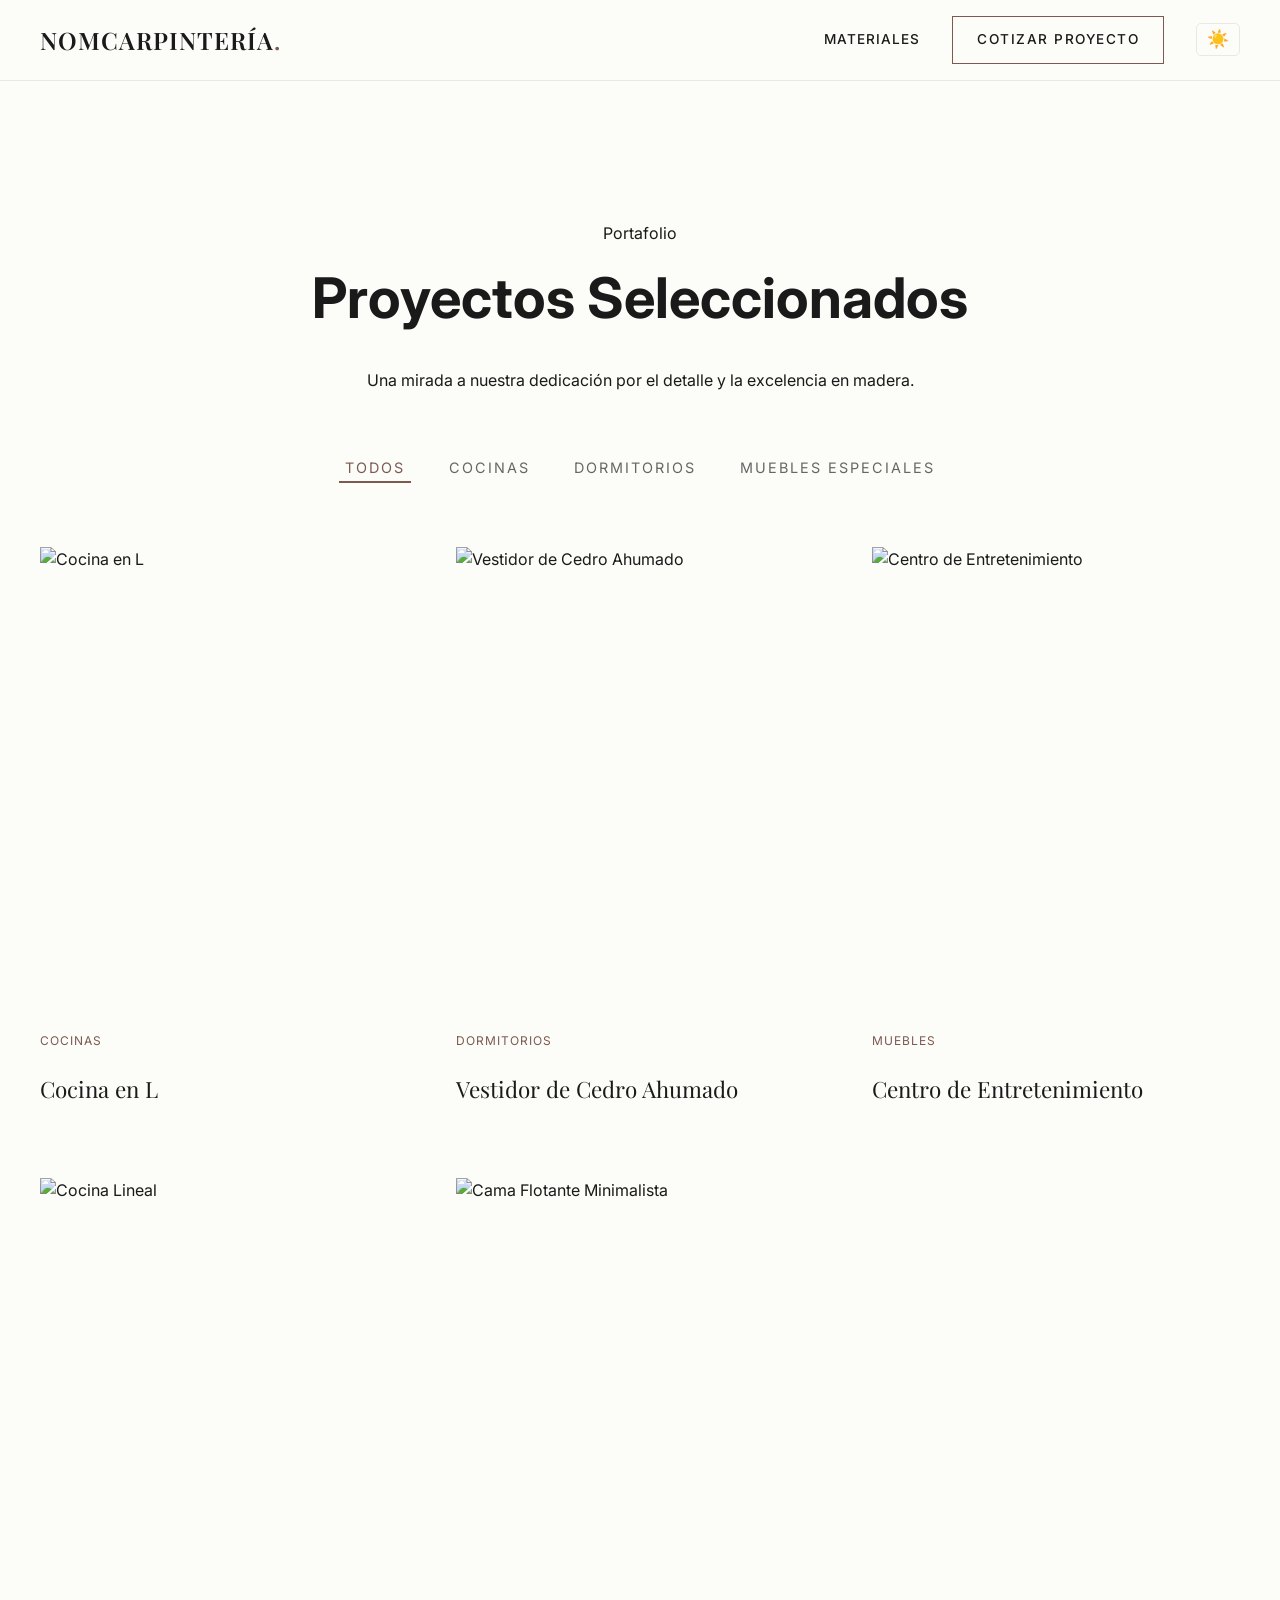
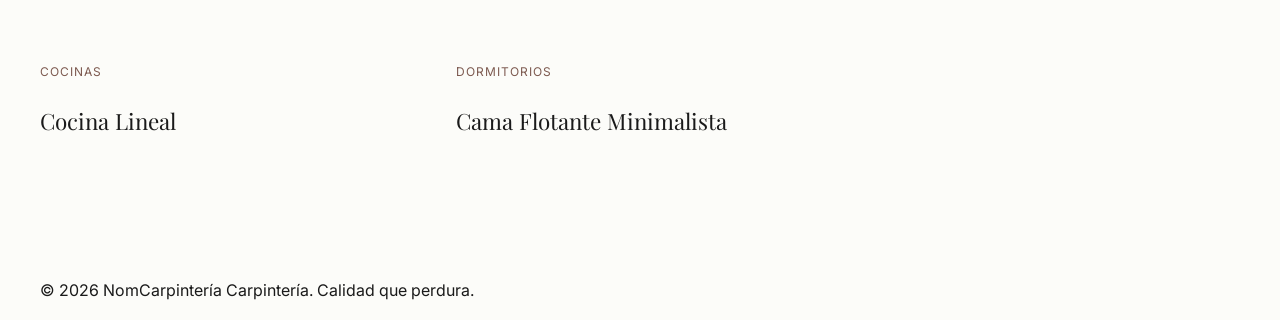
==== catalogo.html @ 67498369 "Add files via upload" ====
<!DOCTYPE html>
<html lang="es" data-theme="light">
<head>
    <meta charset="UTF-8">
    <meta name="viewport" content="width=device-width, initial-scale=1.0">
    <title>NomCarpintería | Carpintería</title>
    
    <link href="https://fonts.googleapis.com/css2?family=Inter:wght@300;400;500&family=Playfair+Display:wght@400;600&display=swap" rel="stylesheet">

    <link rel="stylesheet" href="css/variables.css">
    <link rel="stylesheet" href="css/main.css">
    <link rel="stylesheet" href="css/catalogo.css">
    <link rel="stylesheet" href="css/components.css">
</head>
<body>

    <nav id="main-nav">
        <div class="container nav-content">
            <a href="index.html" class="logo">NOMCARPINTERÍA<span>.</span></a>
            
            <div class="menu-right">
                <div class="menu-links">
                    <!-- <a href="catalogo.html">Catálogo</a> -->
                    <a href="materiales.html">Materiales</a>
                </div>
                <a href="cotizador.html" class="btn-outline">Cotizar Proyecto</a>
                <button id="theme-toggle"><span>☀️</span></button>
            </div>
        </div>
    </nav>

    <main class="container catalog-page">
        <header class="catalog-header fade-in">
            <span class="subtitle">Portafolio</span>
            <h1>Proyectos Seleccionados</h1>
            <p>Una mirada a nuestra dedicación por el detalle y la excelencia en madera.</p>
        </header>

        <div class="filter-bar fade-in">
            <button class="filter-btn active" data-filter="all">Todos</button>
            <button class="filter-btn" data-filter="cocinas">Cocinas</button>
            <button class="filter-btn" data-filter="dormitorios">Dormitorios</button>
            <button class="filter-btn" data-filter="muebles">Muebles Especiales</button>
        </div>

        <div class="catalog-grid" id="catalog-grid">
            </div>
    </main>

    <footer class="simple-footer">
        <div class="container">
            <p>&copy; 2026 NomCarpintería Carpintería. Calidad que perdura.</p>
        </div>
    </footer>

    <script src="js/ui.js"></script>
    <script src="js/catalogo.js"></script>
</body>
</html>
---- css/variables.css ----
:root {
    --bg-color: #fcfcf9;
    --bg-secondary: #ffffff;
    --text-main: #1a1a1a;
    --text-muted: #666666;
    --accent: #7d5a50;
    --border: rgba(0,0,0,0.08);
    --font-serif: 'Playfair Display', serif;
    --font-sans: 'Inter', sans-serif;
    --transition: all 0.3s ease;
}

[data-theme="dark"] {
    --bg-color: #121212;
    --bg-secondary: #1e1e1e;
    --text-main: #e0e0e0;
    --text-muted: #a0a0a0;
    --border: rgba(255,255,255,0.1);
}
---- css/main.css ----
/* --- Estilos Base --- */
body {
    margin: 0;
    padding: 0;
    background-color: var(--bg-color);
    color: var(--text-main);
    font-family: var(--font-sans);
    line-height: 1.6;
    overflow-x: hidden;
}

.container {
    max-width: 1200px;
    margin: 0 auto;
    padding: 0 2rem;
}

/* --- Navegación (Header) --- */
nav {
    padding: 1rem 0;
    border-bottom: 1px solid var(--border);
    background-color: var(--bg-color);
    position: sticky;
    top: 0;
    z-index: 1000;
}

.nav-content {
    display: flex;
    justify-content: space-between;
    align-items: center;
}

.logo {
    font-family: var(--font-serif);
    font-size: 1.5rem;
    font-weight: 600;
    text-decoration: none;
    color: var(--text-main);
    letter-spacing: 1px;
}

.logo span {
    color: var(--accent);
}

/* Agrupador derecho para alinear botones y links */
.menu-right {
    display: flex;
    align-items: center;
    gap: 2rem;
}

.menu-links {
    display: flex;
    gap: 1.5rem;
}

.menu-links a {
    text-decoration: none;
    color: var(--text-main);
    font-size: 0.85rem;
    text-transform: uppercase;
    letter-spacing: 1px;
    font-weight: 500;
    transition: var(--transition);
}

.menu-links a:hover {
    color: var(--accent);
}

/* --- Sección Hero (Centrada) --- */
.hero {
    display: flex;
    flex-direction: column;
    align-items: center;
    justify-content: center;
    text-align: center;
    padding: 10rem 1rem; /* Espaciado vertical */
    min-height: 60vh;
}

.hero h1 {
    font-family: var(--font-serif);
    font-size: clamp(2.5rem, 8vw, 4.5rem);
    margin: 0.5rem 0;
    max-width: 900px;
    line-height: 1.1;
}

.hero p {
    font-size: 1.1rem;
    color: var(--text-muted);
    max-width: 600px;
    margin: 1.5rem auto 2.5rem;
}

/* Contenedor de botones del Hero */
.hero-btns {
    display: flex;
    align-items: center;
    justify-content: center;
    gap: 1.5rem;
}

/* --- Botones --- */
.btn-fill {
    background-color: var(--accent);
    color: white !important;
    padding: 1rem 2rem;
    text-decoration: none;
    border-radius: 2px;
    display: inline-block;
    transition: var(--transition);
    font-weight: 500;
    border: none;
}

.btn-outline {
    border: 1px solid var(--accent);
    padding: 0.8rem 1.5rem;
    text-decoration: none;
    color: var(--text-main) !important;
    font-weight: 500;
    transition: var(--transition);
}

.btn-text {
    text-decoration: none;
    color: var(--text-main);
    font-weight: 500;
    border-bottom: 1px solid var(--accent);
    padding-bottom: 2px;
    transition: var(--transition);
}

.btn-text:hover {
    color: var(--accent);
}

/* --- Especialidades (Grilla) --- */
.section-title {
    text-align: center;
    font-family: var(--font-serif);
    font-size: 2.5rem;
    margin-bottom: 3rem;
}

.services-grid {
    display: grid;
    grid-template-columns: repeat(auto-fit, minmax(300px, 1fr));
    gap: 2.5rem;
    margin-bottom: 5rem;
}

.feature-card {
    background: var(--bg-secondary);
    padding: 2.5rem;
    border: 1px solid var(--border);
    transition: var(--transition);
}

/* --- Media Queries (Móvil) --- */
@media (max-width: 768px) {
    .nav-content {
        flex-direction: column;
        gap: 1.5rem;
    }
    
    .menu-right {
        flex-direction: column;
        gap: 1rem;
        width: 100%;
    }

    .hero-btns {
        flex-direction: column;
        width: 100%;
    }
}
---- css/catalogo.css ----
.catalog-page {
    padding-top: 140px;
    padding-bottom: 100px;
}

.catalog-header {
    text-align: center;
    margin-bottom: 4rem;
}

.catalog-header h1 {
    font-size: 3.5rem;
    margin: 0.5rem 0 1.5rem;
}

/* Barra de Filtros */
.filter-bar {
    display: flex;
    justify-content: center;
    gap: 2rem;
    margin-bottom: 4rem;
    flex-wrap: wrap;
}

.filter-btn {
    background: none;
    border: none;
    font-family: var(--font-sans);
    font-size: 0.9rem;
    text-transform: uppercase;
    letter-spacing: 2px;
    color: var(--text-muted);
    cursor: pointer;
    padding-bottom: 5px;
    border-bottom: 2px solid transparent;
    transition: var(--transition);
}

.filter-btn:hover, .filter-btn.active {
    color: var(--accent);
    border-bottom-color: var(--accent);
}

/* Grid de Proyectos */
.catalog-grid {
    display: grid;
    grid-template-columns: repeat(auto-fill, minmax(350px, 1fr));
    gap: 3rem;
}

.project-card {
    text-decoration: none;
    color: inherit;
    display: block;
    animation: fadeInCard 0.6s ease forwards;
}

.project-image-wrapper {
    width: 100%;
    aspect-ratio: 4 / 5;
    overflow: hidden;
    background: var(--cream);
    margin-bottom: 1.5rem;
    position: relative;
}

.project-image-wrapper img {
    width: 100%;
    height: 100%;
    object-fit: cover;
    transition: transform 0.8s cubic-bezier(0.2, 1, 0.3, 1);
}

.project-card:hover img {
    transform: scale(1.05);
}

.project-info span {
    font-size: 0.75rem;
    text-transform: uppercase;
    letter-spacing: 1px;
    color: var(--accent);
    display: block;
    margin-bottom: 0.5rem;
}

.project-info h3 {
    font-size: 1.4rem;
    font-family: var(--font-serif);
    font-weight: 400;
}

@keyframes fadeInCard {
    from { opacity: 0; transform: translateY(20px); }
    to { opacity: 1; transform: translateY(0); }
}

@media (max-width: 768px) {
    .catalog-header h1 { font-size: 2.5rem; }
    .catalog-grid { grid-template-columns: 1fr; }
}
---- css/components.css ----
/* 1. EFECTO REVELAR (Animación al cargar la página) */
.fade-in {
    opacity: 0;
    transform: translateY(20px);
    transition: opacity 0.8s ease-out, transform 0.8s ease-out;
}

.fade-in.visible {
    opacity: 1;
    transform: translateY(0);
}

/* 2. BOTONES PROFESIONALES */
.btn-fill {
    background-color: var(--accent);
    color: #ffffff !important;
    padding: 14px 28px;
    border: none;
    font-family: var(--font-sans);
    font-size: 0.85rem;
    font-weight: 500;
    letter-spacing: 1.5px;
    text-transform: uppercase;
    text-decoration: none;
    transition: var(--transition);
    display: inline-block;
    cursor: pointer;
}

.btn-fill:hover {
    background-color: #5d4037; /* Un tono más oscuro de madera */
    transform: translateY(-2px);
    box-shadow: 0 10px 20px rgba(0,0,0,0.1);
}

.btn-outline {
    background: transparent;
    border: 1px solid var(--accent);
    color: var(--text-main) !important;
    padding: 12px 24px;
    text-decoration: none;
    font-size: 0.85rem;
    letter-spacing: 1.5px;
    text-transform: uppercase;
    transition: var(--transition);
}

.btn-outline:hover {
    background: var(--accent);
    color: #ffffff !important;
}

/* 3. TARJETAS DE ESPECIALIDADES */
.feature-card {
    background: var(--bg-secondary);
    padding: 3rem 2rem;
    border: 1px solid var(--border);
    transition: var(--transition);
    text-align: left;
    position: relative;
    overflow: hidden;
}

.feature-card::before {
    content: '';
    position: absolute;
    top: 0;
    left: 0;
    width: 3px;
    height: 0;
    background: var(--accent);
    transition: var(--transition);
}

.feature-card:hover {
    transform: translateY(-5px);
    box-shadow: var(--shadow);
}

.feature-card:hover::before {
    height: 100%;
}

.feature-card h3 {
    font-family: var(--font-serif);
    font-size: 1.5rem;
    margin-bottom: 1rem;
    color: var(--text-main);
}

.feature-card p {
    color: var(--text-muted);
    font-size: 0.95rem;
    line-height: 1.7;
}

/* 4. EL SWITCH DE MODO OSCURO (Icono Sol/Luna) */
#theme-toggle {
    background: none;
    border: 1px solid var(--border);
    cursor: pointer;
    font-size: 1.1rem;
    padding: 5px 10px;
    border-radius: 5px;
    display: flex;
    align-items: center;
    justify-content: center;
    transition: var(--transition);
}

#theme-toggle:hover {
    border-color: var(--accent);
    background: var(--bg-color);
}
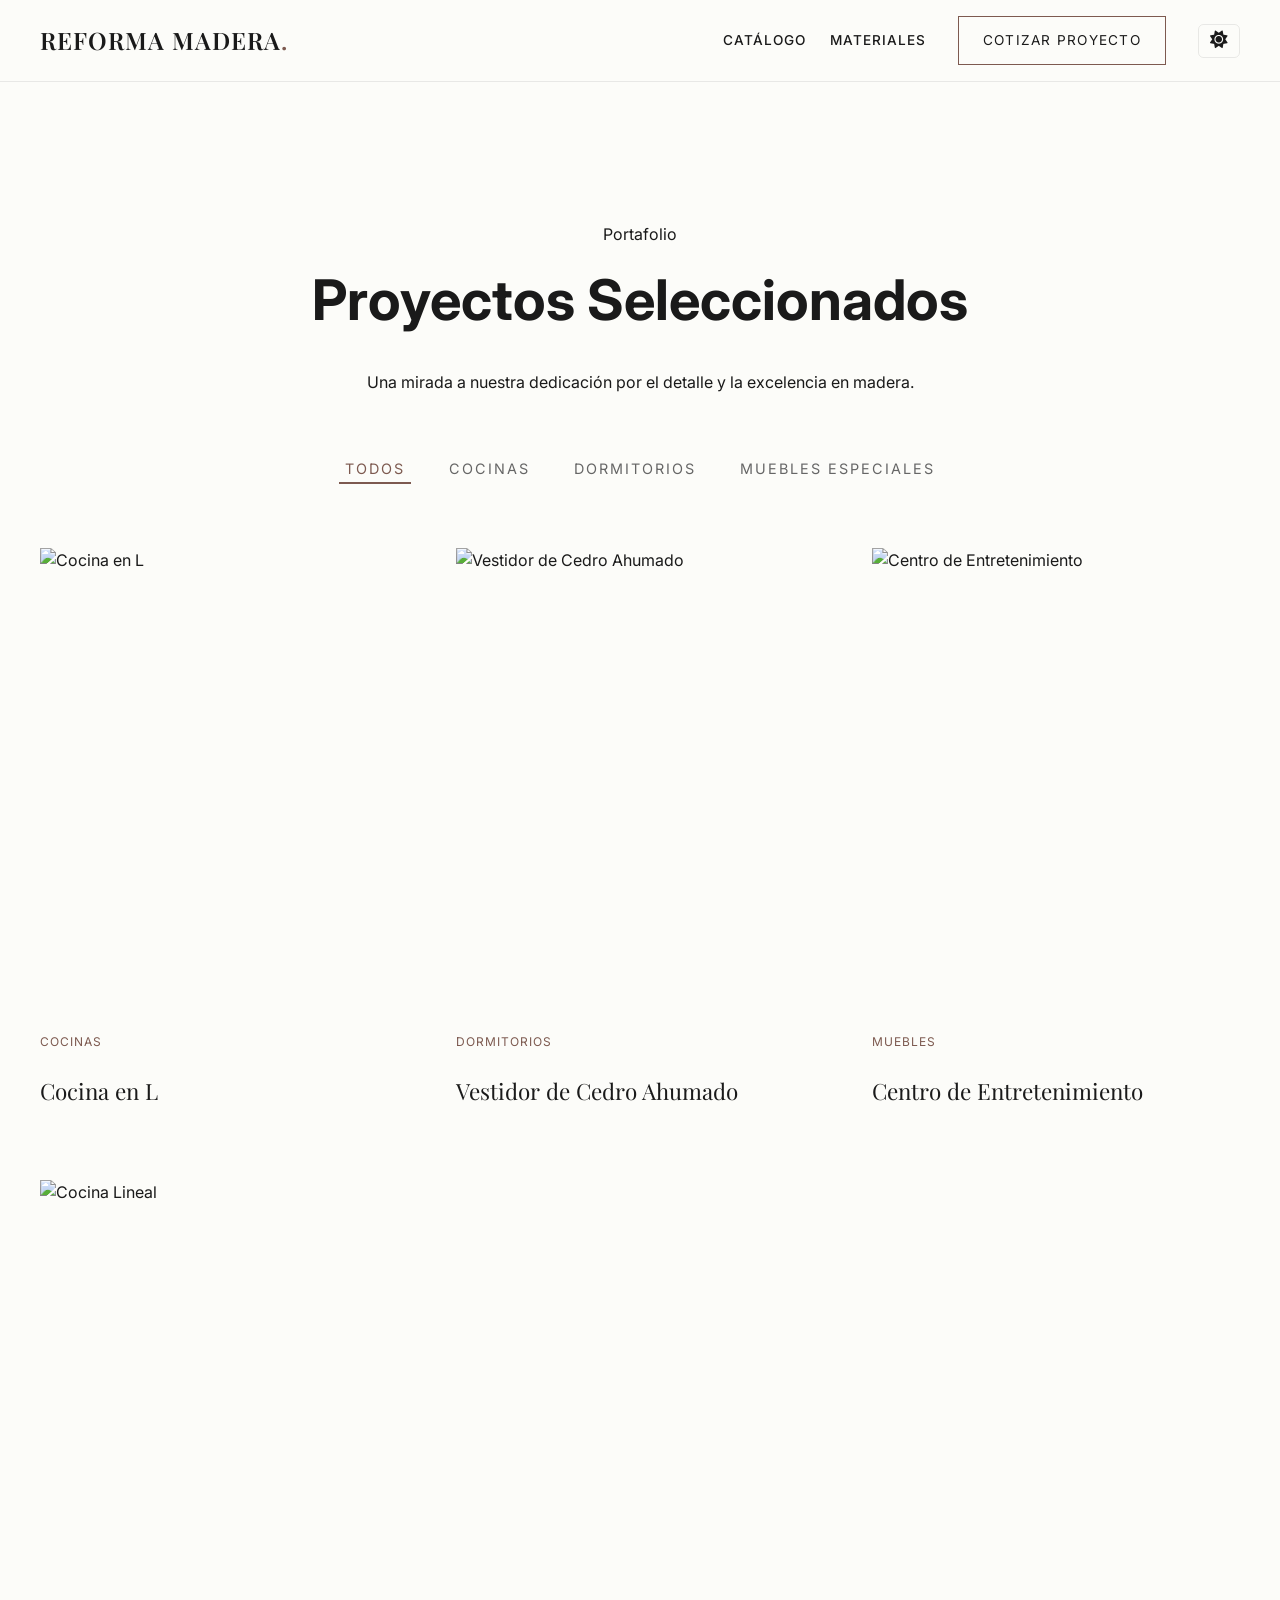
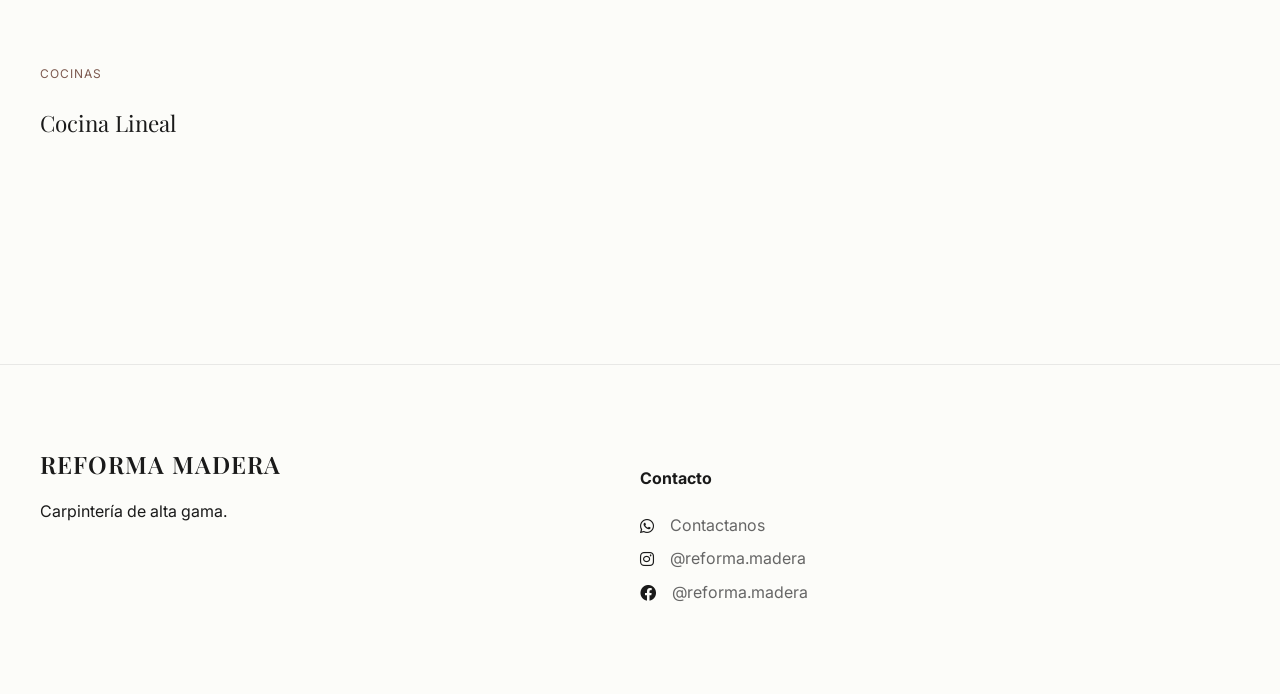
==== commit df78c086: "Add files via upload" ====
--- a/catalogo.html
+++ b/catalogo.html
@@ -1,30 +1,44 @@
 <!DOCTYPE html>
 <html lang="es" data-theme="light">
 <head>
+    <script>
+        // Bloque crítico: Ejecutar antes de que el CSS se renderice
+        (function() {
+            const savedTheme = localStorage.getItem('theme') || 'light';
+            document.documentElement.setAttribute('data-theme', savedTheme);
+        })();
+    </script>
+    
     <meta charset="UTF-8">
     <meta name="viewport" content="width=device-width, initial-scale=1.0">
-    <title>NomCarpintería | Carpintería</title>
+    <title>Reforma Madera | Catalogo</title>
+    <link rel="icon" href="ruta/icono.png" type="image/png">
     
-    <link href="https://fonts.googleapis.com/css2?family=Inter:wght@300;400;500&family=Playfair+Display:wght@400;600&display=swap" rel="stylesheet">
+    <link rel="stylesheet" href="https://fonts.googleapis.com/css2?family=Inter:wght@300;400;500&family=Playfair+Display:wght@400;600&display=swap" crossorigin="anonymous">
+    <link rel="stylesheet" href="https://cdnjs.cloudflare.com/ajax/libs/font-awesome/6.0.0/css/all.min.css" crossorigin="anonymous">
 
+    <link rel="stylesheet" href="css/main.css">
     <link rel="stylesheet" href="css/variables.css">
-    <link rel="stylesheet" href="css/main.css">
+    <link rel="stylesheet" href="css/components.css">
     <link rel="stylesheet" href="css/catalogo.css">
-    <link rel="stylesheet" href="css/components.css">
 </head>
 <body>
 
     <nav id="main-nav">
         <div class="container nav-content">
-            <a href="index.html" class="logo">NOMCARPINTERÍA<span>.</span></a>
+            <a href="index.html" class="logo">REFORMA MADERA<span>.</span></a>
             
-            <div class="menu-right">
+            <button id="mobile-menu-btn" class="mobile-menu-btn">
+                <span><i class="fa-solid fa-bars"></i></span>   <!-- ☰ -->
+            </button>
+
+            <div class="menu-right" id="menu-right">
                 <div class="menu-links">
-                    <!-- <a href="catalogo.html">Catálogo</a> -->
+                    <a href="catalogo.html">Catálogo</a>
                     <a href="materiales.html">Materiales</a>
                 </div>
                 <a href="cotizador.html" class="btn-outline">Cotizar Proyecto</a>
-                <button id="theme-toggle"><span>☀️</span></button>
+                <button id="theme-toggle"><span class="theme-icon-container"><i class="fa-solid fa-sun"></i></span></button>
             </div>
         </div>
     </nav>
@@ -47,9 +61,27 @@
             </div>
     </main>
 
-    <footer class="simple-footer">
-        <div class="container">
-            <p>&copy; 2026 NomCarpintería Carpintería. Calidad que perdura.</p>
+    <footer class="main-footer">
+        <div class="container footer-grid">
+            <div class="footer-brand">
+                <div class="logo">REFORMA MADERA</div>
+                <p>Carpintería de alta gama.</p>
+            </div>
+            <div class="footer-social">
+                <h4>Contacto</h4>
+                <span class="social-item">
+                    <i class="fa-brands fa-whatsapp"></i>
+                    <a class="social-link" href="https://wa.me/#">Contactanos</a>
+                </span>
+                <span class="social-item">
+                    <i class="fa-brands fa-instagram"></i>
+                    <a class="social-link" href="https://www.instagram.com/reforma.madera">@reforma.madera</a>
+                </span>
+                <span class="social-item">
+                    <i class="fa-brands fa-facebook"></i>
+                    <a class="social-link" href="#">@reforma.madera</a>
+                </span>
+            </div>
         </div>
     </footer>
 
--- a/css/main.css
+++ b/css/main.css
@@ -70,6 +70,20 @@
     color: var(--accent);
 }
 
+.theme-icons {
+    text-decoration: none;
+    color: var(--text-main);
+    font-size: 0.85rem;
+    text-transform: uppercase;
+    letter-spacing: 1px;
+    font-weight: 500;
+    transition: var(--transition);
+}
+
+.theme-icons:hover {
+    color: var(--accent);
+}
+
 /* --- Sección Hero (Centrada) --- */
 .hero {
     display: flex;
@@ -79,9 +93,15 @@
     text-align: center;
     padding: 10rem 1rem; /* Espaciado vertical */
     min-height: 60vh;
+    max-height: 100vh;
+    background: linear-gradient(var(--linear-gradient-color-1), var(--linear-gradient-color-1)), 
+                url('https://riomader.com/wp-content/uploads/elementor/thumbs/stack-wood-tree-trunk-log-stock-in-forest-2021-09-14-18-01-37-utc_resultado-qu5j06dg77fulg4en45q1kkddbhri5mg7625nzrfyg.jpg') center/cover no-repeat;
+    transition: background 0.4s ease; /* Para que el cambio de color sea suave */
+    backdrop-filter: blur(2px);
 }
 
 .hero h1 {
+    color: var(--hero-text);
     font-family: var(--font-serif);
     font-size: clamp(2.5rem, 8vw, 4.5rem);
     margin: 0.5rem 0;
@@ -91,7 +111,8 @@
 
 .hero p {
     font-size: 1.1rem;
-    color: var(--text-muted);
+    color: var(--hero-text);    
+    /* opacity: 0.9; */
     max-width: 600px;
     margin: 1.5rem auto 2.5rem;
 }
@@ -102,41 +123,6 @@
     align-items: center;
     justify-content: center;
     gap: 1.5rem;
-}
-
-/* --- Botones --- */
-.btn-fill {
-    background-color: var(--accent);
-    color: white !important;
-    padding: 1rem 2rem;
-    text-decoration: none;
-    border-radius: 2px;
-    display: inline-block;
-    transition: var(--transition);
-    font-weight: 500;
-    border: none;
-}
-
-.btn-outline {
-    border: 1px solid var(--accent);
-    padding: 0.8rem 1.5rem;
-    text-decoration: none;
-    color: var(--text-main) !important;
-    font-weight: 500;
-    transition: var(--transition);
-}
-
-.btn-text {
-    text-decoration: none;
-    color: var(--text-main);
-    font-weight: 500;
-    border-bottom: 1px solid var(--accent);
-    padding-bottom: 2px;
-    transition: var(--transition);
-}
-
-.btn-text:hover {
-    color: var(--accent);
 }
 
 /* --- Especialidades (Grilla) --- */
@@ -161,21 +147,138 @@
     transition: var(--transition);
 }
 
-/* --- Media Queries (Móvil) --- */
+/* --- Menú Móvil --- */
+
+/* Ocultar el botón de hamburguesa en PC por defecto */
+.mobile-menu-btn {
+    display: none;
+    /* align-items: center;    CENTRA horizontalmente */
+    justify-content: center; /* CENTRA verticalmente */
+    background: none;
+    border: none;
+    font-size: 2rem;
+    color: var(--text-main);
+    cursor: pointer;
+}
+
+/* Footer Estilizado */
+.main-footer {
+    padding: 80px 0;
+    background: var(--bg-color);
+    border-top: 1px solid var(--border);
+    margin-top: 100px;
+}
+
+.footer-grid {
+    display: grid;
+    grid-template-columns: 2fr 1fr 1fr;
+    gap: 4rem;
+}
+
+.social-item {
+    display: flex;
+    flex-direction: row;
+    align-items: center;
+    gap: 1em;
+    margin-bottom: 0.5rem;
+}
+
+.social-link {
+    text-decoration: none;
+    color: var(--text-muted);
+}
+
+.social-link:hover {
+    color: var(--accent);
+}
+
 @media (max-width: 768px) {
+    .footer-grid { grid-template-columns: 1fr; gap: 2rem; }
+}
+
+/* --- Ajustes para Celular (Menú Desplegable Centrado) --- */
+@media (max-width: 768px) {
+
+    
     .nav-content {
+        flex-direction: row; 
+        justify-content: space-between;
+        align-items: center;
+        position: relative;
+    }
+
+    .mobile-menu-btn {
+        display: block;
+        order: 2; /* Asegura que el botón esté a la derecha */
+        transition: transform 0.3s ease; 
+    }
+
+    .mobile-menu-btn:hover {
+        transform: scale(1.1); 
+    }
+
+    .logo {
+        order: 1; /* Asegura que el logo esté a la izquierda */
+    }
+
+    .menu-right {
+        display: none; 
+        flex-direction: column;
+        align-items: center;    /* CENTRA horizontalmente */
+        justify-content: center; /* CENTRA verticalmente */
+        text-align: center;
+        
+        position: absolute;
+        top: 100%;
+        left: 0;
+        width: 100%;
+        min-height: 300px; /* Le damos aire al menú */
+        background-color: var(--bg-secondary);
+        padding: 3rem 1rem;
+        box-shadow: 0 15px 30px rgba(0,0,0,0.1);
+        border-top: 1px solid var(--border);
+        z-index: 1000;
+        gap: 2rem;
+    }
+
+    /* Cuando el menú está abierto */
+    .menu-right.active {
+        display: flex; 
+        animation: slideDown 0.4s cubic-bezier(0.4, 0, 0.2, 1) forwards;
+        align-items: center;    /* CENTRA horizontalmente */
+        justify-content: center; /* CENTRA verticalmente */
+    }
+
+    .menu-links {
         flex-direction: column;
         gap: 1.5rem;
-    }
-    
-    .menu-right {
-        flex-direction: column;
-        gap: 1rem;
         width: 100%;
     }
 
-    .hero-btns {
-        flex-direction: column;
+    .menu-links a {
+        font-size: 1.2rem; /* Texto más grande para que sea fácil de tocar */
         width: 100%;
-    }
+        display: block;
+    }
+
+    /* El botón de cotizar ahora ocupa casi todo el ancho en móvil */
+    .menu-right .btn-outline {
+        width: 80%;
+        text-align: center;
+        padding: 1rem;
+    }
+
+    /* El emoji centrado */
+    #theme-toggle {
+        margin: 0 auto;
+    }
+}
+
+.theme-icon-container {
+    color: var(--text-main);
+}
+
+@keyframes slideDown {
+    from { opacity: 0; transform: translateY(-20px); }
+    to { opacity: 1; transform: translateY(0); }
 }
--- a/css/variables.css
+++ b/css/variables.css
@@ -8,6 +8,13 @@
     --font-serif: 'Playfair Display', serif;
     --font-sans: 'Inter', sans-serif;
     --transition: all 0.3s ease;
+    /* Modo Claro: Un velo suave para que la madera se vea clara */
+    --linear-gradient-color-1: rgba(255, 252, 248, 0.4);
+    --hero-text: #2c2c2c; /* Texto oscuro */
+
+    /* --linear-gradient-color-1: rgba(249, 248, 246, 0.4);
+    --linear-gradient-color-2: rgba(249, 248, 246, 0.8); */
+
 }
 
 [data-theme="dark"] {
@@ -16,4 +23,18 @@
     --text-main: #e0e0e0;
     --text-muted: #a0a0a0;
     --border: rgba(255,255,255,0.1);
+    /* Modo Oscuro: Un velo denso tipo "madera quemada" o "obsidiana" */
+    --linear-gradient-color-1: rgba(15, 12, 10, 0.75); 
+    --hero-text: #f9f8f6; /* Texto claro */
+
+    /* --linear-gradient-color-1: rgba(15, 12, 10, 0.6);
+    --linear-gradient-color-2: rgba(15, 12, 10, 0.9); */
+}
+
+[data-theme="light"] .hero h1 {
+    text-shadow: 0 2px 10px rgba(255, 255, 255, 0.5);
+}
+
+[data-theme="dark"] .hero h1 {
+    text-shadow: 0 2px 10px rgba(0, 0, 0, 0.5);
 }
--- a/css/components.css
+++ b/css/components.css
@@ -1,7 +1,7 @@
 /* 1. EFECTO REVELAR (Animación al cargar la página) */
 .fade-in {
     opacity: 0;
-    transform: translateY(20px);
+    transform: translateY(1.25em);
     transition: opacity 0.8s ease-out, transform 0.8s ease-out;
 }
 
@@ -14,12 +14,12 @@
 .btn-fill {
     background-color: var(--accent);
     color: #ffffff !important;
-    padding: 14px 28px;
+    padding: 1rem 2rem;
     border: none;
     font-family: var(--font-sans);
     font-size: 0.85rem;
     font-weight: 500;
-    letter-spacing: 1.5px;
+    letter-spacing: 0.09375em;
     text-transform: uppercase;
     text-decoration: none;
     transition: var(--transition);
@@ -29,18 +29,61 @@
 
 .btn-fill:hover {
     background-color: #5d4037; /* Un tono más oscuro de madera */
-    transform: translateY(-2px);
-    box-shadow: 0 10px 20px rgba(0,0,0,0.1);
+    transform: translateY(-0.125em);
+    box-shadow: 0 0.625em 1.25em rgba(0,0,0,0.1);
+}
+
+.btn-before {
+    background-color: white;
+    color: var(--accent);
+    padding: 0.8125em 1.6875em;
+    border: 0.0625em solid var(--accent);
+    font-family: var(--font-sans);
+    font-size: 0.85rem;
+    font-weight: 500;
+    letter-spacing: 0.09375em;
+    text-transform: uppercase;
+    text-decoration: none;
+    transition: var(--transition);
+    display: inline-block;
+    cursor: pointer;
+}
+
+.btn-before:hover {
+    transform: translateY(-0.125em);
+    /* box-shadow: 0 0.625em 1.25em rgba(0,0,0,0.1); */
+}
+
+.btn-next {
+    background-color: var(--accent);
+    color: white !important;
+    padding: 0.875em 1.75em;
+    border: none;
+    font-family: var(--font-sans);
+    font-size: 0.85rem;
+    font-weight: 500;
+    letter-spacing: 0.09325em;
+    text-transform: uppercase;
+    text-decoration: none;
+    transition: var(--transition);
+    display: inline-block;
+    cursor: pointer;
+}
+
+.btn-next:hover {
+    background-color: #5d4037; /* Un tono más oscuro de madera */
+    transform: translateY(-0.125em);
+    box-shadow: 0 0.625em 1.25em rgba(0,0,0,0.1);
 }
 
 .btn-outline {
     background: transparent;
-    border: 1px solid var(--accent);
+    border: 0.0625em solid var(--accent);
     color: var(--text-main) !important;
-    padding: 12px 24px;
+    padding: 0.8rem 1.5rem;
     text-decoration: none;
     font-size: 0.85rem;
-    letter-spacing: 1.5px;
+    letter-spacing: 0.09325em;
     text-transform: uppercase;
     transition: var(--transition);
 }
@@ -50,11 +93,43 @@
     color: #ffffff !important;
 }
 
+.btn-text {
+    text-decoration: none;
+    color: var(--text-main);
+    font-weight: 500;
+    border-bottom: 0.0625em solid var(--accent);
+    padding-bottom: 0.125em;
+    transition: var(--transition);
+}
+
+.btn-text:hover {
+    color: var(--accent);
+}
+
+.btn-whatsapp {
+    background: #25D366;
+    color: white;
+    border: none;
+    padding: 1.2rem 2rem;
+    width: 100%;
+    font-size: 1.2rem;
+    font-weight: 500;
+    cursor: pointer;
+    margin-top: 1rem;
+    gap: 0.3em
+}
+
+.btn-whatsapp:hover {
+    filter: opacity(0.6); /* Un tono más oscuro de madera */
+    transform: translateY(-0.125em);
+    box-shadow: 0 0.625em 1.25em rgba(0,0,0,0.1);
+}
+
 /* 3. TARJETAS DE ESPECIALIDADES */
 .feature-card {
     background: var(--bg-secondary);
     padding: 3rem 2rem;
-    border: 1px solid var(--border);
+    border: 0.0625em solid var(--border);
     transition: var(--transition);
     text-align: left;
     position: relative;
@@ -66,14 +141,14 @@
     position: absolute;
     top: 0;
     left: 0;
-    width: 3px;
+    width: 0.1875em;
     height: 0;
     background: var(--accent);
     transition: var(--transition);
 }
 
 .feature-card:hover {
-    transform: translateY(-5px);
+    transform: translateY(-0.3125em);
     box-shadow: var(--shadow);
 }
 
@@ -97,11 +172,11 @@
 /* 4. EL SWITCH DE MODO OSCURO (Icono Sol/Luna) */
 #theme-toggle {
     background: none;
-    border: 1px solid var(--border);
+    border: 0.0625em solid var(--border);
     cursor: pointer;
     font-size: 1.1rem;
-    padding: 5px 10px;
-    border-radius: 5px;
+    padding: 0.3125em 0.625em;
+    border-radius: 0.3125em;
     display: flex;
     align-items: center;
     justify-content: center;
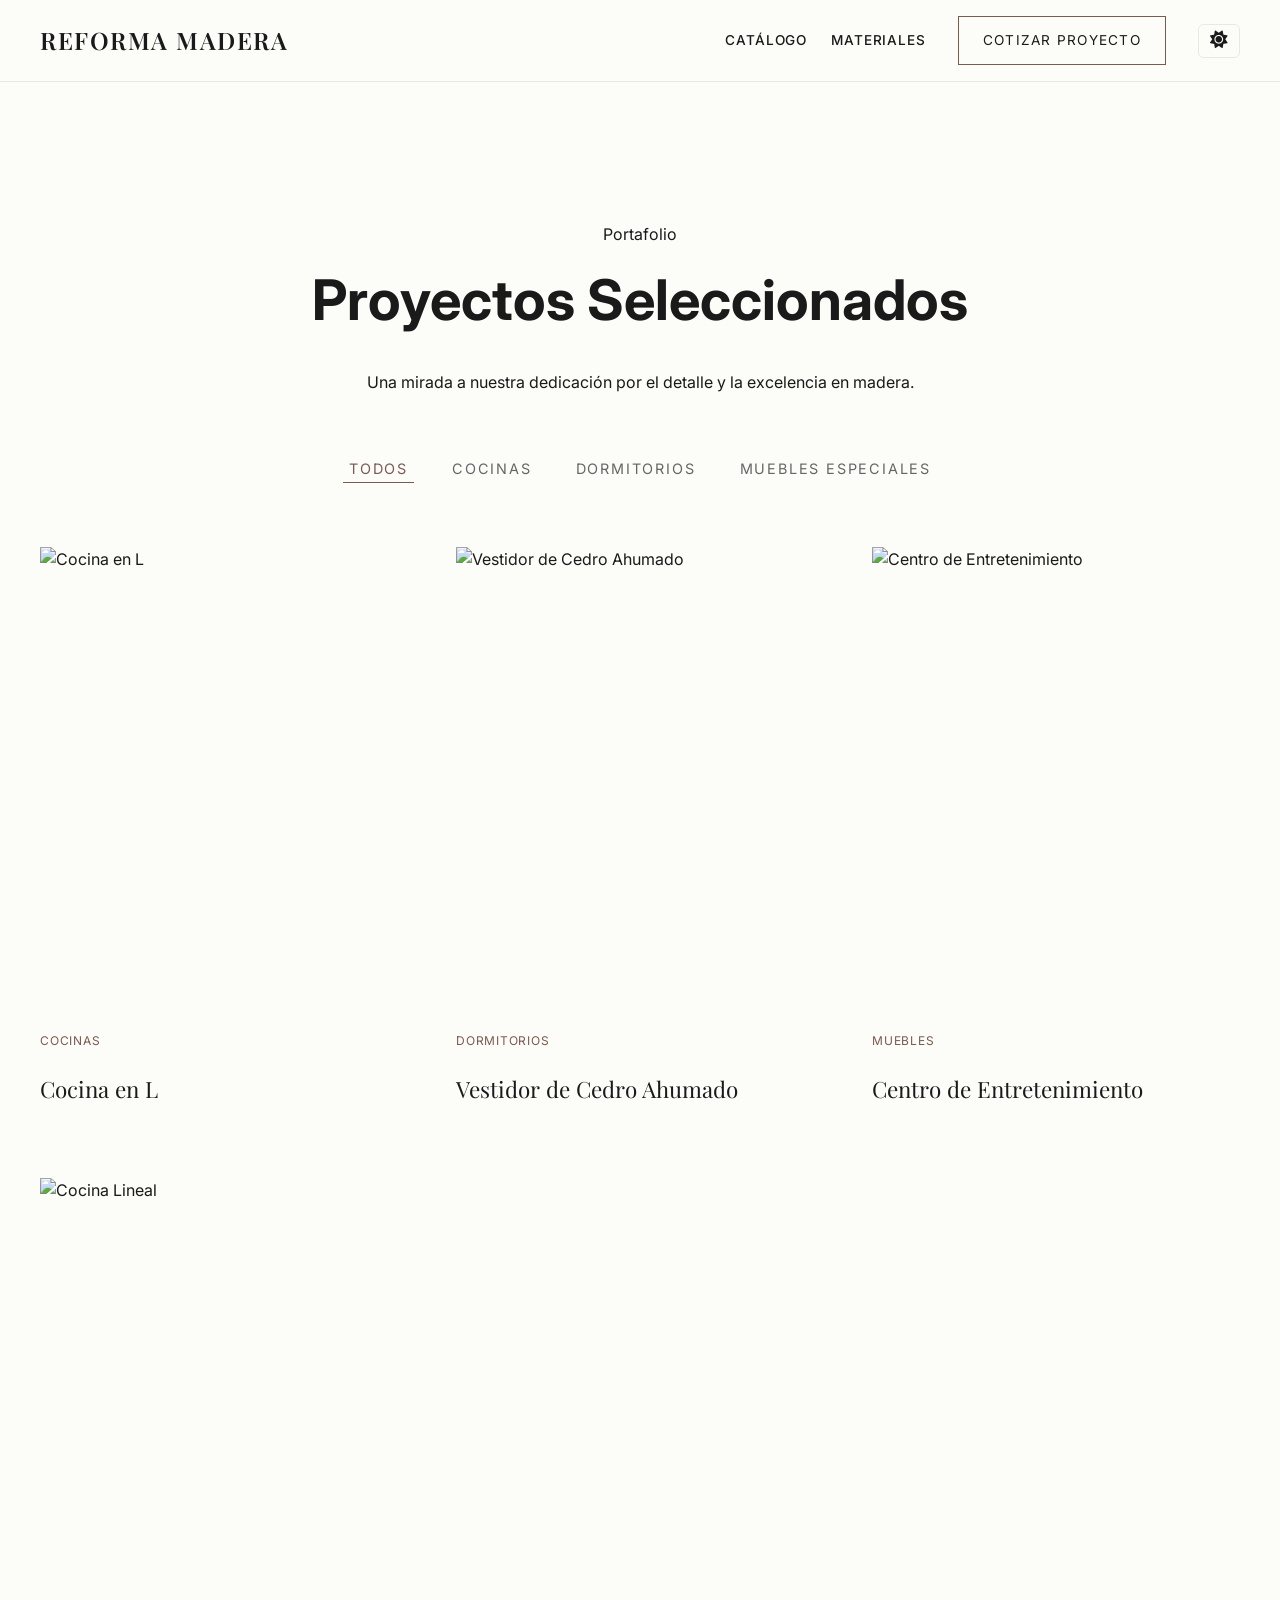
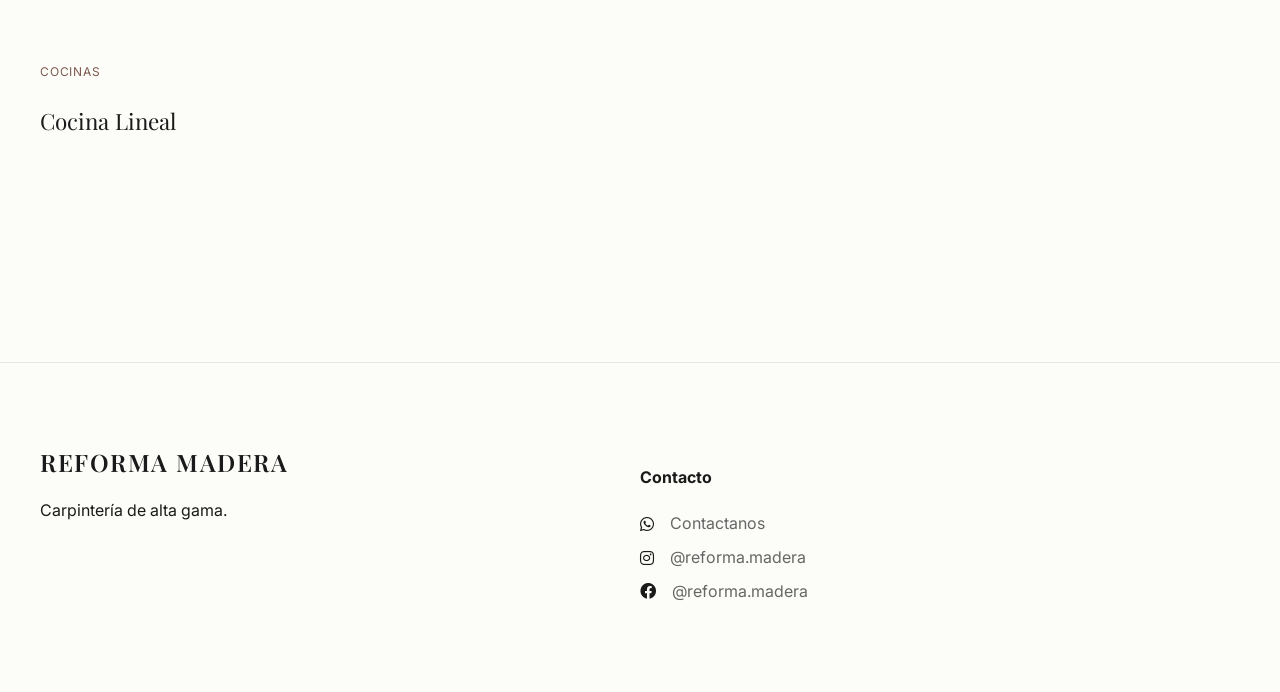
==== commit 01354a9f: "Add files via upload" ====
--- a/catalogo.html
+++ b/catalogo.html
@@ -26,7 +26,7 @@
 
     <nav id="main-nav">
         <div class="container nav-content">
-            <a href="index.html" class="logo">REFORMA MADERA<span>.</span></a>
+            <a href="index.html" class="logo">REFORMA MADERA</a>
             
             <button id="mobile-menu-btn" class="mobile-menu-btn">
                 <span><i class="fa-solid fa-bars"></i></span>   <!-- ☰ -->
--- a/css/main.css
+++ b/css/main.css
@@ -10,7 +10,7 @@
 }
 
 .container {
-    max-width: 1200px;
+    max-width: 75em;
     margin: 0 auto;
     padding: 0 2rem;
 }
@@ -18,7 +18,7 @@
 /* --- Navegación (Header) --- */
 nav {
     padding: 1rem 0;
-    border-bottom: 1px solid var(--border);
+    border-bottom: 0.0625em solid var(--border);
     background-color: var(--bg-color);
     position: sticky;
     top: 0;
@@ -37,7 +37,7 @@
     font-weight: 600;
     text-decoration: none;
     color: var(--text-main);
-    letter-spacing: 1px;
+    letter-spacing: 0.0625em;
 }
 
 .logo span {
@@ -61,7 +61,7 @@
     color: var(--text-main);
     font-size: 0.85rem;
     text-transform: uppercase;
-    letter-spacing: 1px;
+    letter-spacing: 0.0625em;
     font-weight: 500;
     transition: var(--transition);
 }
@@ -75,7 +75,7 @@
     color: var(--text-main);
     font-size: 0.85rem;
     text-transform: uppercase;
-    letter-spacing: 1px;
+    letter-spacing: 0.0625em;
     font-weight: 500;
     transition: var(--transition);
 }
@@ -97,7 +97,7 @@
     background: linear-gradient(var(--linear-gradient-color-1), var(--linear-gradient-color-1)), 
                 url('https://riomader.com/wp-content/uploads/elementor/thumbs/stack-wood-tree-trunk-log-stock-in-forest-2021-09-14-18-01-37-utc_resultado-qu5j06dg77fulg4en45q1kkddbhri5mg7625nzrfyg.jpg') center/cover no-repeat;
     transition: background 0.4s ease; /* Para que el cambio de color sea suave */
-    backdrop-filter: blur(2px);
+    backdrop-filter: blur(0.125em);
 }
 
 .hero h1 {
@@ -105,7 +105,7 @@
     font-family: var(--font-serif);
     font-size: clamp(2.5rem, 8vw, 4.5rem);
     margin: 0.5rem 0;
-    max-width: 900px;
+    max-width: 56.25em;
     line-height: 1.1;
 }
 
@@ -113,7 +113,7 @@
     font-size: 1.1rem;
     color: var(--hero-text);    
     /* opacity: 0.9; */
-    max-width: 600px;
+    max-width: 37.5em;
     margin: 1.5rem auto 2.5rem;
 }
 
@@ -135,7 +135,7 @@
 
 .services-grid {
     display: grid;
-    grid-template-columns: repeat(auto-fit, minmax(300px, 1fr));
+    grid-template-columns: repeat(auto-fit, minmax(18.75em, 1fr));
     gap: 2.5rem;
     margin-bottom: 5rem;
 }
@@ -143,7 +143,7 @@
 .feature-card {
     background: var(--bg-secondary);
     padding: 2.5rem;
-    border: 1px solid var(--border);
+    border: 0.0625em solid var(--border);
     transition: var(--transition);
 }
 
@@ -163,10 +163,10 @@
 
 /* Footer Estilizado */
 .main-footer {
-    padding: 80px 0;
+    padding: 5em 0;
     background: var(--bg-color);
-    border-top: 1px solid var(--border);
-    margin-top: 100px;
+    border-top: 0.0625em solid var(--border);
+    margin-top: 6.25em;
 }
 
 .footer-grid {
@@ -192,12 +192,12 @@
     color: var(--accent);
 }
 
-@media (max-width: 768px) {
+@media (max-width: 48em) {
     .footer-grid { grid-template-columns: 1fr; gap: 2rem; }
 }
 
 /* --- Ajustes para Celular (Menú Desplegable Centrado) --- */
-@media (max-width: 768px) {
+@media (max-width: 48em) {
 
     
     .nav-content {
@@ -232,11 +232,11 @@
         top: 100%;
         left: 0;
         width: 100%;
-        min-height: 300px; /* Le damos aire al menú */
+        min-height: 18.75em; /* Le damos aire al menú */
         background-color: var(--bg-secondary);
         padding: 3rem 1rem;
-        box-shadow: 0 15px 30px rgba(0,0,0,0.1);
-        border-top: 1px solid var(--border);
+        box-shadow: 0 0.9375em 1.875em rgba(0,0,0,0.1);
+        border-top: 0.0625em solid var(--border);
         z-index: 1000;
         gap: 2rem;
     }
@@ -279,6 +279,6 @@
 }
 
 @keyframes slideDown {
-    from { opacity: 0; transform: translateY(-20px); }
+    from { opacity: 0; transform: translateY(-1.25em); }
     to { opacity: 1; transform: translateY(0); }
 }
--- a/css/variables.css
+++ b/css/variables.css
@@ -32,9 +32,9 @@
 }
 
 [data-theme="light"] .hero h1 {
-    text-shadow: 0 2px 10px rgba(255, 255, 255, 0.5);
+    text-shadow: 0 0.125em 0.625em rgba(255, 255, 255, 0.5);
 }
 
 [data-theme="dark"] .hero h1 {
-    text-shadow: 0 2px 10px rgba(0, 0, 0, 0.5);
+    text-shadow: 0 0.125em 0.625em rgba(0, 0, 0, 0.5);
 }
--- a/css/catalogo.css
+++ b/css/catalogo.css
@@ -1,6 +1,6 @@
 .catalog-page {
-    padding-top: 140px;
-    padding-bottom: 100px;
+    padding-top: 8.75em;
+    padding-bottom: 6.25em;
 }
 
 .catalog-header {
@@ -28,11 +28,11 @@
     font-family: var(--font-sans);
     font-size: 0.9rem;
     text-transform: uppercase;
-    letter-spacing: 2px;
+    letter-spacing: 0.125em;
     color: var(--text-muted);
     cursor: pointer;
-    padding-bottom: 5px;
-    border-bottom: 2px solid transparent;
+    padding-bottom: 0.3125em;
+    border-bottom: 0.125em solid transparent;
     transition: var(--transition);
 }
 
@@ -44,7 +44,7 @@
 /* Grid de Proyectos */
 .catalog-grid {
     display: grid;
-    grid-template-columns: repeat(auto-fill, minmax(350px, 1fr));
+    grid-template-columns: repeat(auto-fill, minmax(21.875em, 1fr));
     gap: 3rem;
 }
 
@@ -78,7 +78,7 @@
 .project-info span {
     font-size: 0.75rem;
     text-transform: uppercase;
-    letter-spacing: 1px;
+    letter-spacing: 0.0625em;
     color: var(--accent);
     display: block;
     margin-bottom: 0.5rem;
@@ -91,11 +91,11 @@
 }
 
 @keyframes fadeInCard {
-    from { opacity: 0; transform: translateY(20px); }
+    from { opacity: 0; transform: translateY(1.25em); }
     to { opacity: 1; transform: translateY(0); }
 }
 
-@media (max-width: 768px) {
+@media (max-width: 48em) {
     .catalog-header h1 { font-size: 2.5rem; }
     .catalog-grid { grid-template-columns: 1fr; }
 }
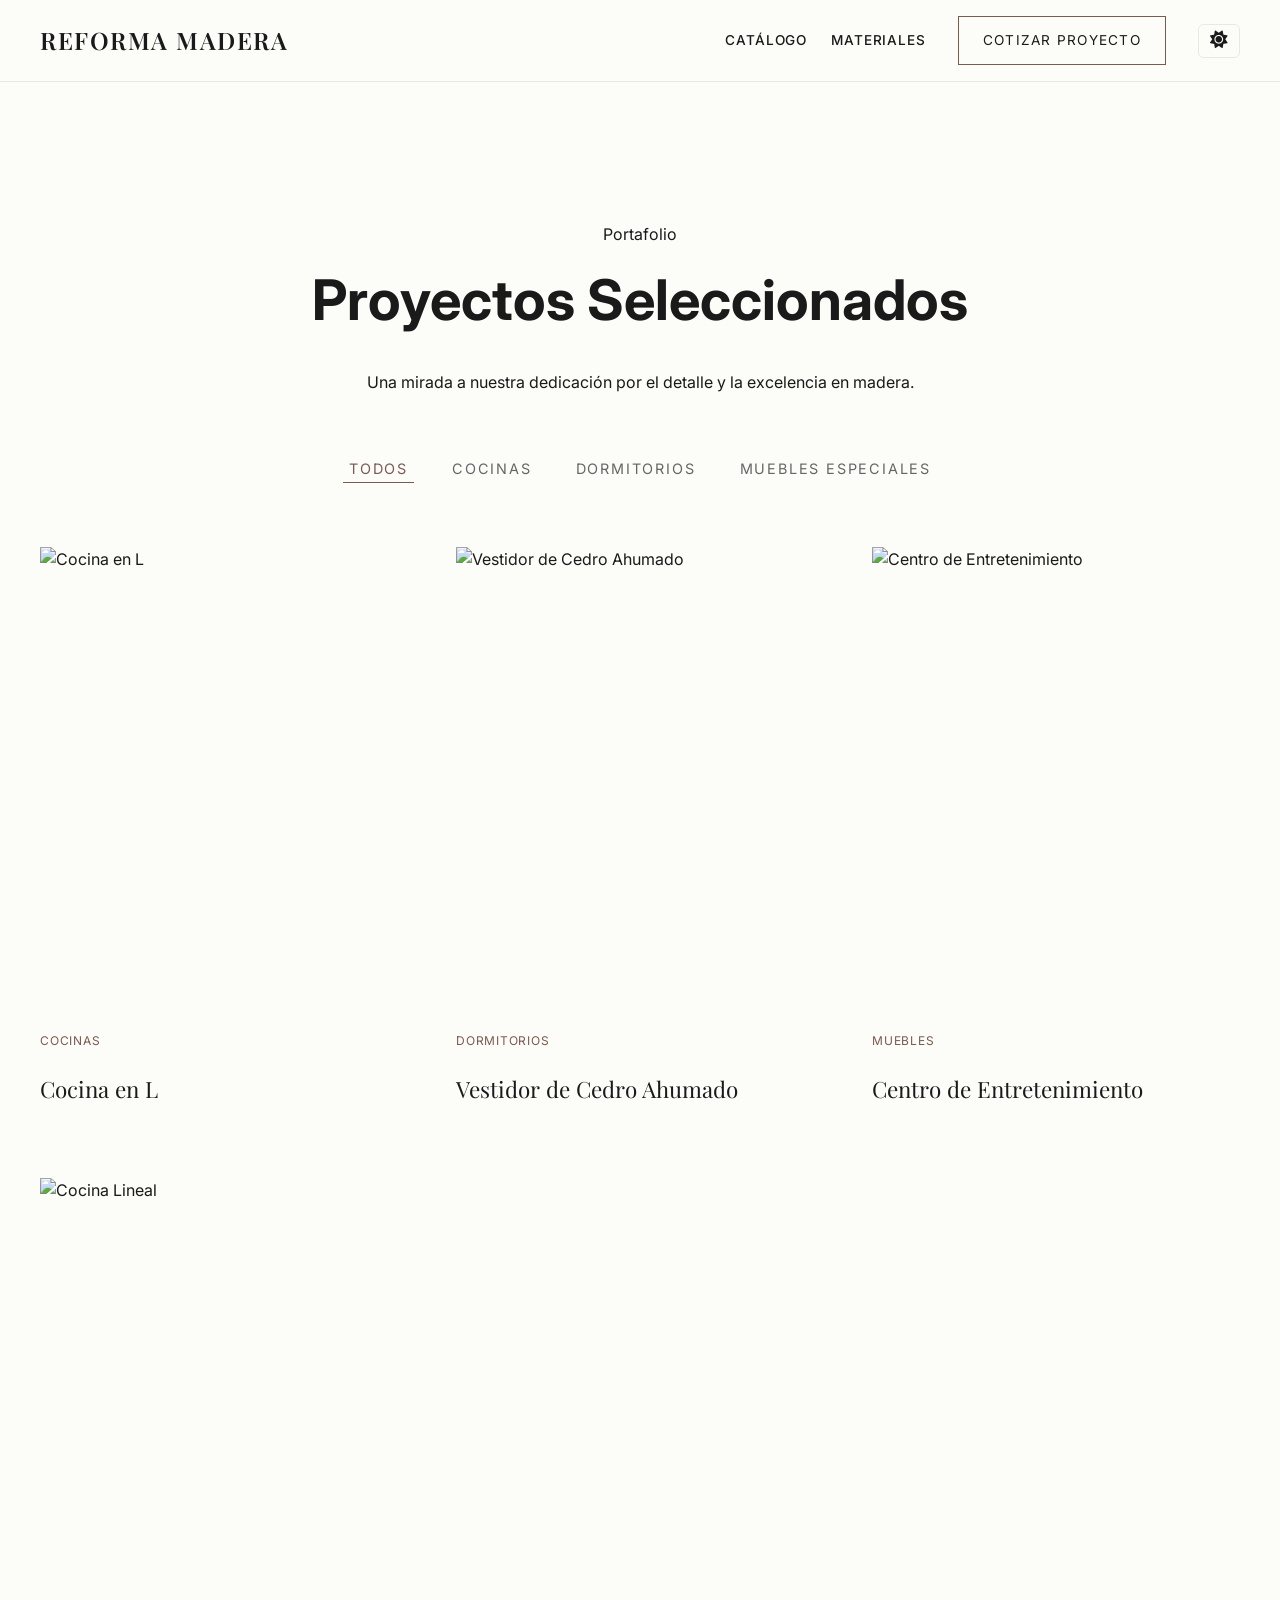
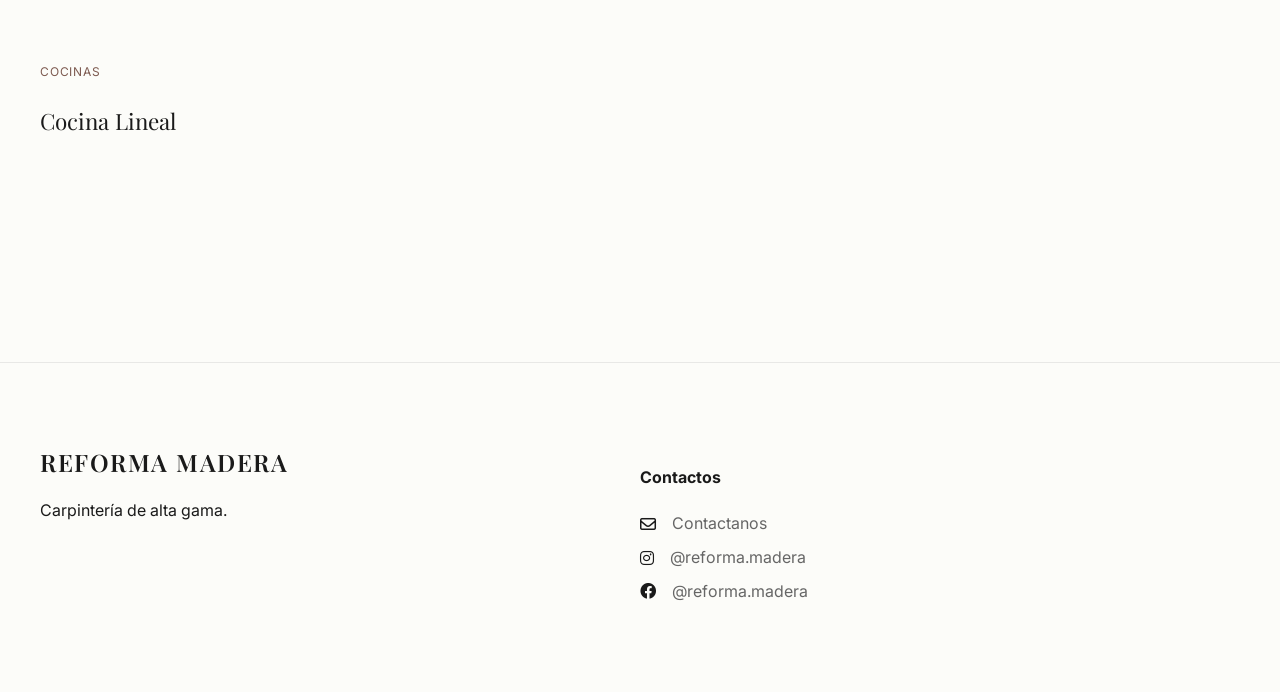
==== commit ac0ce6f7: "Add files via upload" ====
--- a/catalogo.html
+++ b/catalogo.html
@@ -68,11 +68,15 @@
                 <p>Carpintería de alta gama.</p>
             </div>
             <div class="footer-social">
-                <h4>Contacto</h4>
+                <h4>Contactos</h4>
                 <span class="social-item">
+                    <i class="fa-brands fa-regular fa-envelope"></i>
+                    <a class="social-link" href="mailto:#">Contactanos</a>
+                </span>
+                <!-- <span class="social-item">
                     <i class="fa-brands fa-whatsapp"></i>
                     <a class="social-link" href="https://wa.me/#">Contactanos</a>
-                </span>
+                </span> -->
                 <span class="social-item">
                     <i class="fa-brands fa-instagram"></i>
                     <a class="social-link" href="https://www.instagram.com/reforma.madera">@reforma.madera</a>
